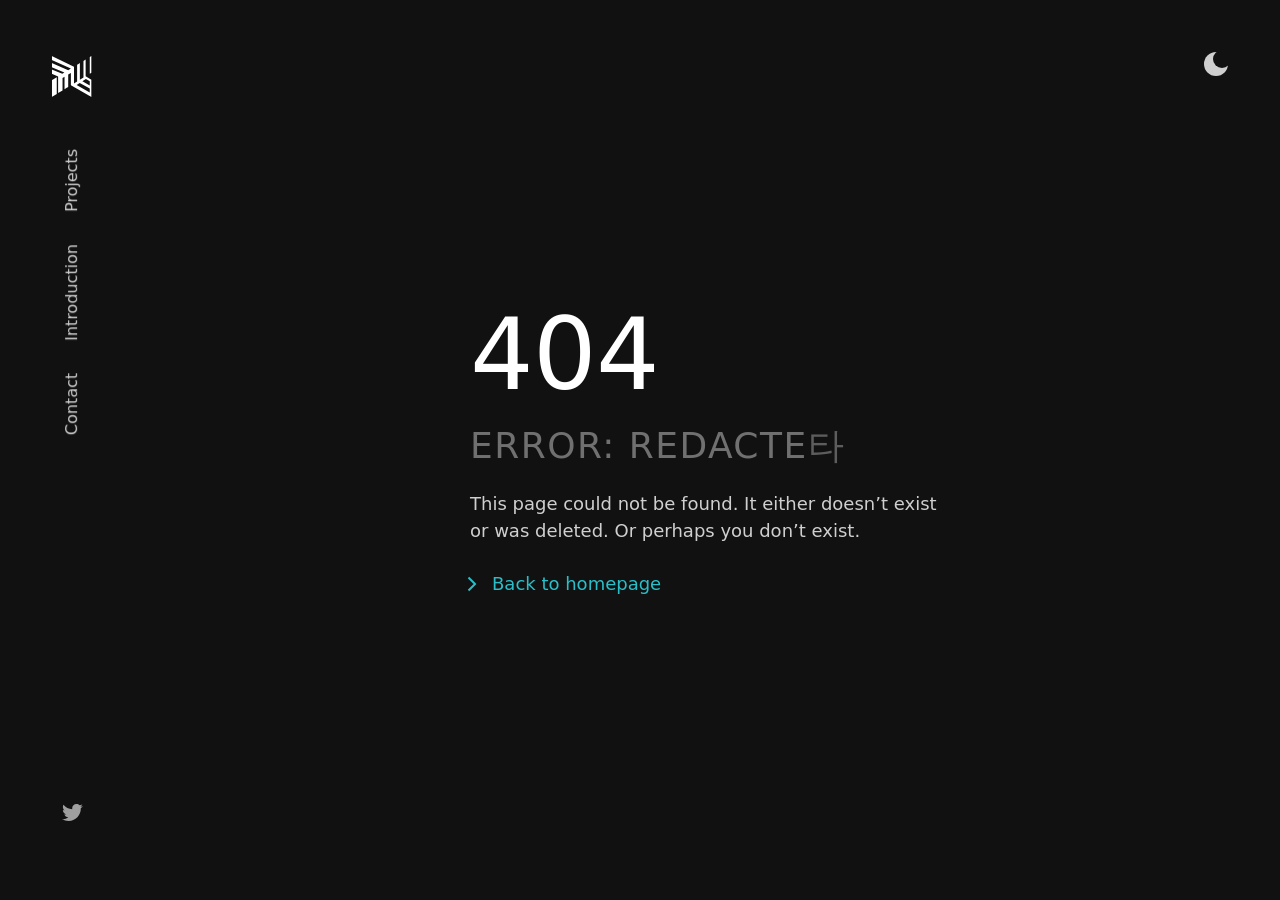
==== humans.txt/index.html @ 2d3f2027 "published" ====
<!DOCTYPE html><html lang="en"><head><meta charset="utf-8"><meta content="width=device-width,initial-scale=1,shrink-to-fit=no,viewport-fit=cover" name="viewport"><meta content="#111111" name="theme-color"><meta content="metabus" name="author"><link href="/manifest.json" rel="manifest"><link href="/favicon.svg" rel="shortcut icon"><link href="/icon-256.png" rel="apple-touch-icon"><link href="https://pro.fontawesome.com/releases/v5.10.0/css/all.css" rel="stylesheet" crossorigin="anonymous" integrity="sha384-AYmEC3Yw5cVb3ZcuHtOA93w35dYTsvhLPVnYs9eStHfGJvOvKxVfELGroGkvsg+p"><meta content="image/png" property="og:image:type"><meta content="1200" property="og:image:width"><meta content="549" property="og:image:height"><meta content="METABUS" property="og:title"><meta content="metabusx.com" property="og:site_name"><meta content="https://metabusx.com" property="og:url"><meta content="we are alive" property="og:description"><script src="//dapi.kakao.com/v2/maps/sdk.js?appkey=5983877571a3cd965fc89fcc938378c4&libraries=services" type="text/javascript"></script><link href="/static/css/main.be12bf57.chunk.css" rel="stylesheet"><script src="/static/js/0.aa6d2251.chunk.js" charset="utf-8"></script><link href="/static/css/6.ffb3204e.chunk.css" rel="stylesheet" type="text/css"><script src="/static/js/6.9bde3876.chunk.js" charset="utf-8"></script><link href="/static/media/Inter-Medium.293fd13d.woff2" rel="preload" crossorigin="" as="font" data-react-helmet="true"><link href="/static/media/Inter-Regular.c8ba52b0.woff2" rel="preload" crossorigin="" as="font" data-react-helmet="true"><link href="https://metabusx.com/humans.txt" rel="canonical" data-react-helmet="true"><style data-react-helmet="true">@font-face{font-family:Inter;font-weight:400;src:url(/static/media/Inter-Regular.c8ba52b0.woff2) format("woff");font-display:swap}@font-face{font-family:Inter;font-weight:500;src:url(/static/media/Inter-Medium.293fd13d.woff2) format("woff2");font-display:swap}</style><style data-react-helmet="true">:root{--rgbBlack:0 0 0;--rgbWhite:255 255 255;--bezierFastoutSlowin:cubic-bezier(0.4, 0.0, 0.2, 1);--durationXS:200ms;--durationS:300ms;--durationM:400ms;--durationL:600ms;--durationXL:800ms;--systemFontStack:system-ui,-apple-system,BlinkMacSystemFont,San Francisco,Roboto,Segoe UI,Ubuntu,Helvetica Neue,sans-serif;--fontStack:Inter,system-ui,-apple-system,BlinkMacSystemFont,San Francisco,Roboto,Segoe UI,Ubuntu,Helvetica Neue,sans-serif;--monoFontStack:SFMono Regular,Roboto Mono,Consolas,Liberation Mono,Menlo,Courier,monospace;--KoreanFontStack:Segoe UI,sans-serif;--fontWeightRegular:400;--fontWeightMedium:500;--fontWeightBold:700;--fontSizeH0:8.75rem;--fontSizeH1:6.25rem;--fontSizeH2:3.625rem;--fontSizeH3:2.375rem;--fontSizeH4:1.75rem;--fontSizeBodyXL:1.375rem;--fontSizeBodyL:1.25rem;--fontSizeBodyM:1.125rem;--fontSizeBodyS:1rem;--fontSizeBodyXS:0.875rem;--lineHeightTitle:1.1;--lineHeightBody:1.5;--maxWidthS:540px;--maxWidthM:720px;--maxWidthL:1096px;--maxWidthXL:1680px;--spaceOuter:64px;--spaceXS:4px;--spaceS:8px;--spaceM:16px;--spaceL:24px;--spaceXL:32px;--space2XL:48px;--space3XL:64px;--space4XL:96px;--space5XL:128px}@media (max-width:2080px){:root{--fontSizeH0:7.5rem;--fontSizeH1:5rem}}@media (max-width:1680px){:root{--maxWidthS:480px;--maxWidthM:640px;--maxWidthL:1000px;--maxWidthXL:1100px;--spaceOuter:48px;--fontSizeH0:6.25rem;--fontSizeH1:4.375rem;--fontSizeH2:3.25rem;--fontSizeH3:2.25rem;--fontSizeH4:1.625rem}}@media (max-width:1024px){:root{--fontSizeH0:5rem;--fontSizeH1:3.75rem;--fontSizeH2:3rem;--fontSizeH3:2rem;--fontSizeH4:1.5rem}}@media (max-width:696px){:root{--spaceOuter:24px;--fontSizeH0:3.5rem;--fontSizeH1:2.5rem;--fontSizeH2:2.125rem;--fontSizeH3:1.75rem;--fontSizeH4:1.375rem;--fontSizeBodyL:1.125rem;--fontSizeBodyM:1rem;--fontSizeBodyS:0.875rem}}@media (max-width:400px){:root{--spaceOuter:16px;--fontSizeH0:2.625rem;--fontSizeH1:2.375rem;--fontSizeH2:1.75rem;--fontSizeH3:1.5rem;--fontSizeH4:1.25rem}}.dark{--rgbBackground:17 17 17;--rgbBackgroundLight:26 26 26;--rgbPrimary:42 190 200;--rgbAccent:42 190 200;--rgbText:255 255 255;--rgbError:255 0 60;--colorTextTitle:rgb(var(--rgbText) / 1);--colorTextBody:rgb(var(--rgbText) / 0.8);--colorTextLight:rgb(var(--rgbText) / 0.6)}.light{--rgbBackground:242 242 242;--rgbBackgroundLight:255 255 255;--rgbPrimary:0 0 0;--rgbAccent:36 44 127;--rgbText:0 0 0;--rgbError:210 14 60;--colorTextTitle:rgb(var(--rgbText) / 1);--colorTextBody:rgb(var(--rgbText) / 0.7);--colorTextLight:rgb(var(--rgbText) / 0.6)}</style><title data-react-helmet="tag" tag="title">404 | Not Found</title><meta content="404 page not found. This page doesn't exist" name="description" data-react-helmet="true"></head><body class="dark"><script>const preferredTheme=JSON.parse(localStorage.getItem("theme"));document.body.className=preferredTheme||"dark"</script><div id="root"><a class="visually-hidden skip-to-main visually-hidden--show-on-focus" href="#MainContent">Skip to main content</a><header class="navbar"><a class="navbar__logo" href="/#intro" aria-label="METABUS"><svg aria-hidden="true" class="monogram" height="45" viewBox="0 0 81 90" width="50"><defs><clipPath id="monogram-clip-1"><polygon points="0 48.6 0 81.97 5.01 78.9 10.03 75.83 10.03 42.46 5.01 45.53 0 48.6"></polygon><path d="M79.39,75V47.66L76,45.58l-8.24-5.1-4.34,2.66-7.19,4.4-5.52,3.38-6.26,3.84h0V21.38L0,.19V8L38.27,25.17l-5.35,3.27h0L0,13.75v8.6L25.28,33.12l-4.19,2.57L0,27v8.6l12.7,5.24V74.19l4.43-2.71,4.43-2.71V43.9l4-2.39V66.32l3.68-2.26,3.67-2.25V37.14L38.27,34V58.54L79.41,82.1v-7Zm-3.38-2L49.75,57.83l6.19-4L76,65.2Zm0-14.2L61.29,50.44l7-4.46L76,50.56Z"></path><polygon points="79.39 33.37 79.39 11.93 79.39 0 77.72 1.02 76.04 2.05 76.04 13.26 76.04 35.42 77.72 34.4 79.39 33.37"></polygon><polygon points="56.24 21.1 56.24 14.17 53.48 15.86 50.72 17.55 50.72 23.29 50.72 50.92 50.72 50.92 56.24 47.54 56.24 21.1"></polygon><polygon points="67.77 16.53 67.77 7.11 65.6 8.44 63.43 9.77 63.43 18.25 63.43 43.14 67.77 40.48 67.77 16.53"></polygon></clipPath></defs><rect height="100%" width="100%" clip-path="url(#monogram-clip-1)"></rect><g clip-path="url(#monogram-clip-1)"><rect height="100%" width="100%" class="monogram__highlight"></rect></g></svg></a><button aria-expanded="false" aria-label="Menu" class="button nav-toggle button--icon-only"><span class="button__text"><div class="nav-toggle__inner"><svg aria-hidden="true" class="icon nav-toggle__icon nav-toggle__icon--menu" height="24" viewBox="0 0 24 24" width="24"><path d="M22 6H2V4h20v2zM2 13h16v-2H2v2zm0 7h20v-2H2v2z"></path></svg><svg aria-hidden="true" class="icon nav-toggle__icon nav-toggle__icon--close" height="24" viewBox="0 0 24 24" width="24"><path d="M19 6.41L17.59 5 12 10.59 6.41 5 5 6.41 10.59 12 5 17.59 6.41 19 12 13.41 17.59 19 19 17.59 13.41 12z"></path></svg></div></span></button><nav class="navbar__nav"><div class="navbar__nav-list"><a class="navbar__nav-link" href="/#project-1">Projects</a><a class="navbar__nav-link" href="/#details">Introduction</a><a class="navbar__nav-link" href="/#contact">Contact</a></div><div class="navbar__nav-icons"><a class="navbar__nav-icon-link" href="https://twitter.com/metabusx" aria-label="Twitter" rel="noopener noreferrer" target="_blank"><svg aria-hidden="true" class="icon navbar__nav-icon" height="24" viewBox="0 0 24 24" width="24"><path d="M22.92 6c-.77.35-1.6.58-2.46.69.88-.53 1.56-1.37 1.88-2.38-.83.5-1.75.85-2.72 1.05C18.83 4.5 17.72 4 16.46 4c-2.35 0-4.27 1.92-4.27 4.29 0 .34.04.67.11.98-3.56-.18-6.73-1.89-8.84-4.48-.37.63-.58 1.37-.58 2.15 0 1.49.75 2.81 1.91 3.56-.71 0-1.37-.2-1.95-.5v.03c0 2.08 1.48 3.82 3.44 4.21a4.22 4.22 0 01-1.93.07 4.28 4.28 0 004 2.98 8.521 8.521 0 01-5.33 1.84c-.34 0-.68-.02-1.02-.06C3.9 20.29 6.16 21 8.58 21c7.88 0 12.21-6.54 12.21-12.21 0-.19 0-.37-.01-.56.84-.6 1.56-1.36 2.14-2.23z"></path></svg></a></div></nav></header><main class="app" id="MainContent" tabindex="-1"><div class="app__page app__page--entered"><section class="page-404"><div class="page-404__details"><div class="page-404__text"><h1 class="page-404__title page-404__title--entered heading heading--align-auto heading--level-0 heading--weight-medium">404</h1><h2 aria-hidden="true" class="page-404__subheading page-404__subheading--entered heading heading--align-auto heading--level-3 heading--weight-medium"><span class="decoder-text"><span class="visually-hidden decoder-text__label visually-hidden--hidden">Error: Redacted</span><span class="decoder-text__content" aria-hidden="true"><span class="decoder-text__glyph">리</span><span class="decoder-text__glyph">리</span><span class="decoder-text__glyph">버</span><span class="decoder-text__glyph">앞</span><span class="decoder-text__glyph">앞</span><span class="decoder-text__glyph">메</span><span class="decoder-text__glyph">꽃</span><span class="decoder-text__glyph">길</span><span class="decoder-text__glyph">꽃</span><span class="decoder-text__glyph">앞</span><span class="decoder-text__glyph">앞</span><span class="decoder-text__glyph">앞</span><span class="decoder-text__glyph">길</span><span class="decoder-text__glyph">우</span><span class="decoder-text__glyph">타</span></span></span></h2><p class="page-404__description page-404__description--entered text text--align-auto text--size-m text--weight-auto">This page could not be found. It either doesn’t exist or was deleted. Or perhaps you don’t exist.</p><a class="button page-404__button page-404__button--entered button--secondary" href="/"><svg aria-hidden="true" class="icon button__icon button__icon--start button__icon--shift" height="24" viewBox="0 0 24 24" width="24"><path d="M13.586 12L7.793 6.207l1.414-1.414 6.5 6.5.707.707-.707.707-6.5 6.5-1.414-1.414L13.586 12z"></path></svg><span class="button__text">Back to homepage</span></a></div></div></section></div></main></div><script>!function(e){function t(t){for(var n,o,i=t[0],c=t[1],l=t[2],f=0,p=[];f<i.length;f++)o=i[f],Object.prototype.hasOwnProperty.call(a,o)&&a[o]&&p.push(a[o][0]),a[o]=0;for(n in c)Object.prototype.hasOwnProperty.call(c,n)&&(e[n]=c[n]);for(s&&s(t);p.length;)p.shift()();return u.push.apply(u,l||[]),r()}function r(){for(var e,t=0;t<u.length;t++){for(var r=u[t],n=!0,o=1;o<r.length;o++){var c=r[o];0!==a[c]&&(n=!1)}n&&(u.splice(t--,1),e=i(i.s=r[0]))}return e}var n={},o={2:0},a={2:0},u=[];function i(t){if(n[t])return n[t].exports;var r=n[t]={i:t,l:!1,exports:{}};return e[t].call(r.exports,r,r.exports,i),r.l=!0,r.exports}i.e=function(e){var t=[];o[e]?t.push(o[e]):0!==o[e]&&{4:1,6:1,7:1,8:1}[e]&&t.push(o[e]=new Promise((function(t,r){for(var n="static/css/"+({}[e]||e)+"."+{0:"31d6cfe0",4:"a90ea34f",5:"31d6cfe0",6:"ffb3204e",7:"f833a5eb",8:"c60a8b0a"}[e]+".chunk.css",a=i.p+n,u=document.getElementsByTagName("link"),c=0;c<u.length;c++){var l=(s=u[c]).getAttribute("data-href")||s.getAttribute("href");if("stylesheet"===s.rel&&(l===n||l===a))return t()}var f=document.getElementsByTagName("style");for(c=0;c<f.length;c++){var s;if((l=(s=f[c]).getAttribute("data-href"))===n||l===a)return t()}var p=document.createElement("link");p.rel="stylesheet",p.type="text/css",p.onload=t,p.onerror=function(t){var n=t&&t.target&&t.target.src||a,u=new Error("Loading CSS chunk "+e+" failed.\n("+n+")");u.code="CSS_CHUNK_LOAD_FAILED",u.request=n,delete o[e],p.parentNode.removeChild(p),r(u)},p.href=a,document.getElementsByTagName("head")[0].appendChild(p)})).then((function(){o[e]=0})));var r=a[e];if(0!==r)if(r)t.push(r[2]);else{var n=new Promise((function(t,n){r=a[e]=[t,n]}));t.push(r[2]=n);var u,c=document.createElement("script");c.charset="utf-8",c.timeout=120,i.nc&&c.setAttribute("nonce",i.nc),c.src=function(e){return i.p+"static/js/"+({}[e]||e)+"."+{0:"aa6d2251",4:"19eb9652",5:"513eae28",6:"9bde3876",7:"b2c9b045",8:"7ca083a9"}[e]+".chunk.js"}(e);var l=new Error;u=function(t){c.onerror=c.onload=null,clearTimeout(f);var r=a[e];if(0!==r){if(r){var n=t&&("load"===t.type?"missing":t.type),o=t&&t.target&&t.target.src;l.message="Loading chunk "+e+" failed.\n("+n+": "+o+")",l.name="ChunkLoadError",l.type=n,l.request=o,r[1](l)}a[e]=void 0}};var f=setTimeout((function(){u({type:"timeout",target:c})}),12e4);c.onerror=c.onload=u,document.head.appendChild(c)}return Promise.all(t)},i.m=e,i.c=n,i.d=function(e,t,r){i.o(e,t)||Object.defineProperty(e,t,{enumerable:!0,get:r})},i.r=function(e){"undefined"!=typeof Symbol&&Symbol.toStringTag&&Object.defineProperty(e,Symbol.toStringTag,{value:"Module"}),Object.defineProperty(e,"__esModule",{value:!0})},i.t=function(e,t){if(1&t&&(e=i(e)),8&t)return e;if(4&t&&"object"==typeof e&&e&&e.__esModule)return e;var r=Object.create(null);if(i.r(r),Object.defineProperty(r,"default",{enumerable:!0,value:e}),2&t&&"string"!=typeof e)for(var n in e)i.d(r,n,function(t){return e[t]}.bind(null,n));return r},i.n=function(e){var t=e&&e.__esModule?function(){return e.default}:function(){return e};return i.d(t,"a",t),t},i.o=function(e,t){return Object.prototype.hasOwnProperty.call(e,t)},i.p="/",i.oe=function(e){throw console.error(e),e};var c=this.webpackJsonpportfolio=this.webpackJsonpportfolio||[],l=c.push.bind(c);c.push=t,c=c.slice();for(var f=0;f<c.length;f++)t(c[f]);var s=l;r()}([])</script><script src="/static/js/3.d84c2330.chunk.js"></script><script src="/static/js/main.10d75206.chunk.js"></script></body></html>
---- static/css/main.be12bf57.chunk.css ----
.monogram{fill:var(--colorTextTitle);transition:fill var(--durationL) ease}.monogram__highlight{fill:rgb(var(--rgbAccent));opacity:0;transform:scaleY(0);transform-origin:top;transition:opacity .1s ease var(--durationM)}@media (prefers-reduced-motion:no-preference){.monogram__highlight{transition:transform var(--durationM) var(--bezierFastoutSlowin),opacity .1s ease var(--durationM)}}.monogram:hover .monogram__highlight,a:focus .monogram__highlight,a:hover .monogram__highlight{opacity:1;transform:scaleX(1);transform-origin:bottom;transition:opacity .1s ease}@media (prefers-reduced-motion:no-preference){.monogram:hover .monogram__highlight,a:focus .monogram__highlight,a:hover .monogram__highlight{transition:transform var(--durationM) var(--bezierFastoutSlowin),opacity .1s ease}}.icon{display:block;fill:currentColor}.visually-hidden{position:absolute}.visually-hidden--hidden,.visually-hidden--show-on-focus:not(:focus){border:0;clip:rect(0 0 0 0);height:1px;width:1px;margin:-1px;padding:0;overflow:hidden;position:absolute;white-space:nowrap;word-wrap:normal}.loader{display:flex;justify-content:center;width:var(--size);height:var(--size)}.loader-text{color:inherit;font-size:var(--fontSizeBodyS);font-weight:var(--fontWeightMedium)}.loader__content{display:grid;grid-template-columns:repeat(3,var(--spanSize));grid-gap:var(--gapSize);gap:var(--gapSize);align-items:center;justify-content:center;transform:skewX(22deg)}@keyframes loader-span{0%{transform:scaleY(0);opacity:.5;transform-origin:top}40%{transform:scaleY(1);opacity:1;transform-origin:top}60%{transform:scaleY(1);opacity:1;transform-origin:bottom}to{transform:scaleY(0);opacity:.5;transform-origin:bottom}}.loader__span{height:60%;background:currentColor;animation:loader-span 1s var(--bezierFastoutSlowin) infinite;transform:scaleY(0);transform-origin:top left}.loader__span:nth-child(2){animation-delay:.1s}.loader__span:nth-child(3){animation-delay:.2s}.button{--buttonSize:3.5rem;--buttonFontSize:1.125rem;--buttonFocusWidth:4px;--buttonPadding:0 var(--spaceL);--buttonTextColor:rgb(var(--rgbBackground));--buttonTextVisibility:visible;outline:none;height:var(--buttonSize);padding:var(--buttonPadding);cursor:pointer;transition-property:opacity,color,background;transition-duration:var(--durationS);transition-timing-function:var(--bezierFastoutSlowin);display:inline-flex;align-items:center;color:var(--buttonTextColor);position:relative;z-index:1}.button:focus{box-shadow:0 0 0 4px rgb(var(--rgbBackground)),0 0 0 8px rgb(var(--rgbText))}.button:after{content:"";transition-property:opacity,color,background;transition-duration:var(--durationM);transition-timing-function:var(--bezierFastoutSlowin);background:rgb(var(--rgbPrimary));position:absolute;inset:0;z-index:-1;-webkit-clip-path:polygon(0 0,100% 0,100% calc(100% - 8px),calc(100% - 8px) 100%,0 100%);clip-path:polygon(0 0,100% 0,100% calc(100% - 8px),calc(100% - 8px) 100%,0 100%)}.button:active{box-shadow:none;transition-duration:calc(var(--durationXS)/2)}@media (prefers-reduced-motion:no-preference){.button{transition-property:transform,opacity,color,background}.button:hover{transform:scale(1.05)}.button:active{transform:scale(1)}}.button--secondary{--buttonSpace:10px;--buttonTextColor:rgb(var(--rgbPrimary));background:none;padding-left:var(--buttonSpace);padding-right:var(--buttonSpace);position:relative;left:calc(var(--buttonSpace)*-1);height:2rem}.button--secondary:after{content:"";height:2rem;position:absolute;inset:0;background-color:rgb(var(--rgbPrimary)/.2);transform:scaleX(0);transform-origin:right;-webkit-clip-path:none;clip-path:none}.button--secondary:hover{transform:none;background:transparent}.button--secondary:hover:after{transform:scaleX(1);transform-origin:left}@media (prefers-reduced-motion:no-preference){.button--secondary:after{transition:transform var(--durationM) var(--bezierFastoutSlowin)}}.button--loading{--buttonTextVisibility:hidden}.button--icon-only{--buttonPadding:0;--buttonTextColor:var(--colorTextBody);width:var(--buttonSize);align-items:center;justify-content:center;padding:0}.button--icon-only:hover{transform:none}.button--icon-only:after{background:rgb(var(--rgbText)/0)}.button--icon-only:hover:after{background:rgb(var(--rgbText)/.1)}.button__text{font-size:var(--buttonFontSize);font-weight:var(--fontWeightMedium);visibility:var(--buttonTextVisibility);position:relative;line-height:1;flex:1 1 auto;display:flex;align-items:center;justify-content:center}.button__loader{position:absolute;left:50%;transform:translateX(-50%);color:rgb(var(--rgbBackground))}.button__icon{transition-property:opacity,fill;transition-duration:var(--durationS);transition-timing-function:var(--bezierFastoutSlowin)}@media (prefers-reduced-motion:no-preference){.button__icon{transition-property:transform,opacity,fill}}.button__icon--start{margin-right:var(--spaceS)}.button__icon--end{margin-left:var(--spaceS)}@media (prefers-reduced-motion:no-preference){.button:hover .button__icon--shift{transform:translate3d(var(--spaceXS),0,0)}}.button--loading .button__icon{opacity:0}.nav-toggle{--buttonSize:var(--space2XL);position:fixed;top:var(--spaceOuter);right:var(--spaceOuter);width:var(--buttonSize);height:var(--buttonSize);z-index:1024;display:none}@media (max-height:696px),(max-width:696px){.nav-toggle{display:flex}}.nav-toggle__inner{display:flex;align-items:center;justify-content:center;height:100%;width:100%}.nav-toggle__icon{--iconSize:var(--spaceXL);position:absolute;transition-property:opacity,fill;transition-duration:var(--durationM);transition-timing-function:var(--bezierFastoutSlowin);opacity:1;transform:rotate(0deg);fill:var(--colorTextBody);width:var(--iconSize);height:var(--iconSize)}@media (prefers-reduced-motion:no-preference){.nav-toggle__icon{transition-delay:.1s;transition-property:opacity,transform,fill}}.nav-toggle__icon--open{opacity:0}@media (prefers-reduced-motion:no-preference){.nav-toggle__icon--open{transition-delay:0s;transform:rotate(45deg)}}.nav-toggle__icon--close{opacity:0}@media (prefers-reduced-motion:no-preference){.nav-toggle__icon--close{transition-delay:0s;transform:rotate(-45deg)}}.nav-toggle__icon--open.nav-toggle__icon--close{opacity:1}@media (prefers-reduced-motion:no-preference){.nav-toggle__icon--open.nav-toggle__icon--close{transition-delay:.1s;transform:rotate(0deg)}}.theme-toggle{--buttonSize:var(--space2XL);position:fixed;z-index:2048;width:var(--buttonSize);height:var(--buttonSize);top:var(--spaceOuter);right:var(--spaceOuter);margin-top:calc(var(--spaceS)*-1);margin-right:calc(var(--spaceS)*-1);transform:translateZ(0)}@media (max-height:696px),(max-width:696px){.theme-toggle:not(.theme-toggle--mobile){display:none}}.theme-toggle--mobile{top:unset;bottom:var(--spaceXL);right:var(--spaceXL);margin-top:0;margin-right:0}.theme-toggle__svg{display:block}.theme-toggle__circle{fill:currentColor;transform:scale(.6);transform-origin:center}@media (prefers-reduced-motion:no-preference){.theme-toggle__circle{transition-property:transform,fill;transition-duration:var(--durationL);transition-delay:0s;transition-timing-function:var(--bezierFastoutSlowin)}}.theme-toggle__circle--mask{fill:#fff}.theme-toggle__circle--dark{transform:none;transition-delay:.3s}.theme-toggle__mask{fill:#000;transform:translate3d(100%,-100%,0)}@media (prefers-reduced-motion:no-preference){.theme-toggle__mask{transition:transform var(--durationL) var(--bezierFastoutSlowin);transition-delay:0s}}.theme-toggle__mask--dark{transform:none;transition-delay:.3s}.theme-toggle__path{stroke:currentColor;fill:none;stroke-linecap:round;stroke-width:3;stroke-dasharray:7 7;stroke-dashoffset:0;opacity:1}@media (prefers-reduced-motion:no-preference){.theme-toggle__path{transition-property:stroke-dashoffset,opacity;transition-duration:var(--durationL);transition-timing-function:var(--bezierFastoutSlowin);transition-delay:.3s}}.theme-toggle__path--dark{stroke-dashoffset:7;transition-delay:0s;opacity:0}.navbar{--headerNavFontSize:1rem;display:flex;flex-direction:column;align-items:center;justify-content:flex-start;padding:0;width:var(--space2XL);position:fixed;top:var(--spaceOuter);left:var(--spaceOuter);bottom:var(--spaceOuter);z-index:1024}@media (max-width:696px){.navbar{--headerNavFontSize:1.375rem}}@media (max-height:696px),(max-width:696px){.navbar{bottom:auto}}.navbar__logo{display:flex;position:relative;padding:var(--spaceS) var(--spaceS) var(--spaceL);z-index:16}.navbar__logo:focus{box-shadow:0 0 0 4px rgb(var(--rgbBackground)),0 0 0 8px rgb(var(--rgbText));outline:none}.navbar__logo:active{box-shadow:none}@media (max-width:696px){.navbar__logo{padding-bottom:var(--spaceS)}}.navbar__nav{display:flex;flex-direction:column;justify-content:space-between;align-items:center;flex:1 1 auto;max-width:var(--space2XL);position:relative;top:calc(var(--spaceM)*-1)}@media (max-height:696px),(max-width:696px){.navbar__nav{display:none}}.navbar__nav-list{transform:rotate(-90deg) translate3d(-50%,0,0);display:flex;flex-direction:row-reverse}.navbar__nav-link{padding:var(--spaceM);color:rgb(var(--rgbText)/.8);font-weight:var(--fontWeightMedium);font-size:var(--headerNavFontSize);text-decoration:none;position:relative;transition:color var(--durationS) ease .1s;line-height:1}.navbar__nav-link:active,.navbar__nav-link:focus,.navbar__nav-link:hover,.navbar__nav-link[aria-current=page]{color:var(--colorTextBody)}.navbar__nav-link:after{content:"";position:absolute;top:50%;right:var(--spaceS);left:var(--spaceS);height:4px;background:rgb(var(--rgbAccent));transform:scaleX(0) translateY(-2px);transform-origin:right}@media (prefers-reduced-motion:no-preference){.navbar__nav-link:after{transition:transform var(--durationM) var(--bezierFastoutSlowin)}}.navbar__nav-link:active:after,.navbar__nav-link:focus:after,.navbar__nav-link:hover:after,.navbar__nav-link[aria-current=page]:after{transform:scaleX(1) translateY(-2px);transform-origin:left}.navbar__nav-link:focus{box-shadow:0 0 0 4px rgb(var(--rgbBackground)),0 0 0 8px rgb(var(--rgbText));outline:none}.navbar__nav-link:active{box-shadow:none}.navbar__nav-icons{display:flex;flex-direction:column;align-items:center;justify-content:center;position:relative;z-index:16}@media (max-height:696px),(max-width:696px){.navbar__nav-icons{flex-direction:row;position:absolute;bottom:var(--spaceXL);left:var(--spaceXL)}}@media (max-width:820px) and (max-height:420px){.navbar__nav-icons{left:var(--spaceL);transform:none;flex-direction:column;align-items:center;justify-content:center}}.navbar__nav-icon-link{display:flex;align-items:center;justify-content:center;padding:var(--spaceS);width:var(--space2XL);height:var(--space2XL);color:var(--colorTextLight);transition:color var(--durationM) var(--bezierFastoutSlowin)}.navbar__nav-icon-link:focus{box-shadow:0 0 0 4px rgb(var(--rgbBackground)),0 0 0 8px rgb(var(--rgbText));outline:none}.navbar__nav-icon-link:active{box-shadow:none}.navbar__nav-icon-link:active,.navbar__nav-icon-link:focus,.navbar__nav-icon-link:hover{color:rgb(var(--rgbAccent))}.navbar__nav-icon{fill:currentColor;transition:fill var(--durationM) ease}.navbar__mobile-nav{position:fixed;inset:0;background:rgb(var(--rgbBackground)/.9);transform:translate3d(0,-100%,0);transition-property:background;transition-duration:var(--durationL);transition-timing-function:var(--bezierFastoutSlowin);display:none;flex-direction:column;align-items:center;justify-content:center;-webkit-backdrop-filter:blur(16px);backdrop-filter:blur(16px)}@media (max-height:696px),(max-width:696px){.navbar__mobile-nav{display:flex}}@media (prefers-reduced-motion:no-preference){.navbar__mobile-nav{transition-property:transform,background;transform:translate3d(0,-100%,0)}}.navbar__mobile-nav--entered{transform:translateZ(0)}.navbar__mobile-nav-link{width:100%;font-size:var(--headerNavFontSize);text-align:center;text-decoration:none;color:var(--colorTextBody);padding:var(--spaceL);opacity:0;transition-property:opacity;transition-duration:var(--durationS);transition-timing-function:var(--bezierFastoutSlowin);position:relative;top:calc(var(--spaceM)*-1)}@media (prefers-reduced-motion:no-preference){.navbar__mobile-nav-link{transition-property:transform,opacity;transform:translate3d(0,calc(var(--spaceXL)*-1),0)}}@media (max-width:820px) and (max-height:420px){.navbar__mobile-nav-link{top:auto}}@media (max-height:360px),(max-width:400px){.navbar__mobile-nav-link{--headerNavFontSize:1.125rem}}.navbar__mobile-nav-link:after{content:"";position:absolute;top:50%;right:var(--space3XL);left:var(--space3XL);height:4px;background:rgb(var(--rgbAccent));transform:scaleX(0) translateY(-1px);transform-origin:right}@media (prefers-reduced-motion:no-preference){.navbar__mobile-nav-link:after{transition:transform var(--durationM) var(--bezierFastoutSlowin)}}.navbar__mobile-nav-link:active:after,.navbar__mobile-nav-link:focus:after,.navbar__mobile-nav-link:hover:after{transform:scaleX(1) translateY(-1px);transform-origin:left}.navbar__mobile-nav-link:focus{box-shadow:0 0 0 4px rgb(var(--rgbBackground)),0 0 0 8px rgb(var(--rgbText));outline:none}.navbar__mobile-nav-link:active{box-shadow:none}.navbar__mobile-nav-link--entered{opacity:1;transform:none}body{box-sizing:border-box}*,:after,:before{box-sizing:inherit}h1,h2,h3,h4,h5,p{margin:0}input,textarea{border:0;padding:0;border-radius:0}button,input,textarea{font-family:inherit;margin:0;background-color:initial;appearance:none;-webkit-appearance:none}button{border:0}a{text-decoration:none}ul{padding-left:1em}body,ul{margin:0}body{font-family:var(--fontStack);font-weight:var(--fontWeightRegular);font-synthesis:none;text-rendering:optimizeLegibility;background:rgb(var(--rgbBackground));color:var(--colorTextBody);border:0;width:100vw;overflow-x:hidden}::selection{background:rgb(var(--rgbAccent));color:rgb(var(--rgbBlack))}@keyframes fade-in{0%{opacity:0}to{opacity:1}}.app{width:100%;position:relative;background:rgb(var(--rgbBackground));transition:background var(--durationM) ease;outline:none;display:grid;grid-template:100%/100%}.app__page{opacity:0;grid-area:1/1;transition:opacity var(--durationS) ease;min-height:100vh}.app__page--entering,.app__page--exiting{opacity:0}.app__page--entered{transition-duration:var(--durationL);transition-delay:var(--durationXS);opacity:1}.skip-to-main{color:rgb(var(--rgbBackground));z-index:128}.skip-to-main:focus{padding:var(--spaceS) var(--spaceM);position:fixed;top:var(--spaceM);left:var(--spaceM);text-decoration:none;font-weight:var(--fontWeightMedium);line-height:1;box-shadow:0 0 0 4px rgb(var(--rgbBackground)),0 0 0 8px rgb(var(--rgbText));outline:none}.skip-to-main:before{content:"";position:absolute;inset:0;background-color:rgb(var(--rgbPrimary));-webkit-clip-path:polygon(0 0,100% 0,100% calc(100% - 8px),calc(100% - 8px) 100%,0 100%);clip-path:polygon(0 0,100% 0,100% calc(100% - 8px),calc(100% - 8px) 100%,0 100%);z-index:-1}
/*# sourceMappingURL=main.be12bf57.chunk.css.map */
---- static/css/6.ffb3204e.chunk.css ----
.decoder-text:after{content:"_";visibility:hidden}.decoder-text__glyph{opacity:.8;font-weight:var(--fontWeightRegular);font-family:var(--japaneseFontStack);line-height:0}.heading{display:block;line-height:var(--lineHeightTitle);color:var(--colorTextTitle)}.heading--level-0{letter-spacing:-.006em;font-size:var(--fontSizeH0)}.heading--level-1{letter-spacing:-.005em;font-size:var(--fontSizeH1)}.heading--level-2{font-size:var(--fontSizeH2);letter-spacing:-.003em}.heading--level-3{font-size:var(--fontSizeH3)}.heading--level-4{font-size:var(--fontSizeH4)}.heading--align-auto{text-align:inherit}.heading--align-start{text-align:start}.heading--align-center{text-align:center}.heading--weight-regular{font-weight:var(--fontWeightRegular)}.heading--weight-medium{font-weight:var(--fontWeightMedium)}.heading--weight-bold{font-weight:var(--fontWeightBold)}.text{line-height:var(--lineHeightBody);color:var(--colorTextBody)}.text--size-s{font-size:var(--fontSizeBodyS)}.text--size-m{font-size:var(--fontSizeBodyM)}.text--size-l{font-size:var(--fontSizeBodyL)}.text--size-xl{font-size:var(--fontSizeBodyXL)}.text--align-auto{text-align:inherit}.text--align-start{text-align:start}.text--align-center{text-align:center}.text--weight-auto{font-weight:inherit}.text--weight-regular{font-weight:var(--fontWeightRegular)}.text--weight-medium{font-weight:var(--fontWeightMedium)}.text--weight-bold{font-weight:var(--fontWeightBold)}.text--secondary{color:var(--colorTextLight)}.page-404{display:grid;width:100%;height:100vh;padding-left:140px}@media (max-width:1024px){.page-404{padding-top:80px;padding-bottom:80px;padding-left:80px;grid-template-columns:100%;min-height:100vh;height:auto}}@media (max-width:696px){.page-404{padding-left:0}}.page-404__credit{color:rgb(var(--rgbWhite)/.4);background:rgb(var(--rgbBlack)/.6);padding:var(--spaceXXS) var(--spaceXS);font-size:var(--fontSizeBodyS);position:absolute;bottom:var(--spaceS);left:var(--spaceS);transform:none;text-decoration:none;transition:opacity var(--durationM) ease var(--durationM),color var(--durationM) ease;opacity:0}.page-404__credit:focus,.page-404__credit:hover{color:rgb(var(--rgbWhite))}.page-404__credit--entered{opacity:1}.page-404__details{display:flex;align-items:center;justify-content:center;padding:0 var(--spaceXL);height:100%}@media (max-width:696px){.page-404__details{grid-row:2}}.page-404__text{display:flex;flex-direction:column;max-width:480px;width:100%}.page-404__title{margin-bottom:var(--spaceM);transition-property:opacity;transition-timing-function:var(--bezierFastoutSlowin);transition-duration:var(--durationXL);transition-delay:.1s;opacity:0}@media (prefers-reduced-motion:no-preference){.page-404__title{transition-property:transform,opacity;transform:translate3d(0,var(--spaceL),0)}}.page-404__title--entered{transform:none;opacity:1}.page-404__subheading{padding-bottom:var(--spaceL);text-transform:uppercase;letter-spacing:.04em;color:rgb(var(--rgbText)/.4);transition-property:opacity;transition-timing-function:var(--bezierFastoutSlowin);transition-duration:var(--durationXL);transition-delay:.2s;opacity:0;max-width:100%;white-space:nowrap;flex:0 0 auto}@media (max-width:696px){.page-404__subheading{font-size:1.125rem}}@media (prefers-reduced-motion:no-preference){.page-404__subheading{transition-property:transform,opacity;transform:translate3d(0,var(--spaceL),0)}}.page-404__subheading--entered{transform:none;opacity:1}.page-404__description{padding-bottom:var(--spaceL);transition-property:opacity;transition-timing-function:var(--bezierFastoutSlowin);transition-duration:var(--durationXL);transition-delay:.3s;opacity:0}@media (prefers-reduced-motion:no-preference){.page-404__description{transition-property:transform,opacity;transform:translate3d(0,var(--spaceL),0)}}.page-404__description--entered{transform:none;opacity:1}.page-404__button{transition-property:opacity;transition-timing-function:var(--bezierFastoutSlowin);transition-duration:var(--durationXL);transition-delay:var(--durationM);opacity:0;align-self:flex-start;padding-left:var(--spaceXXS)}@media (prefers-reduced-motion:no-preference){.page-404__button{transition-property:transform,opacity;transform:translate3d(0,var(--spaceL),0)}}.page-404__button--entered{transform:none;opacity:1}
/*# sourceMappingURL=6.ffb3204e.chunk.css.map */
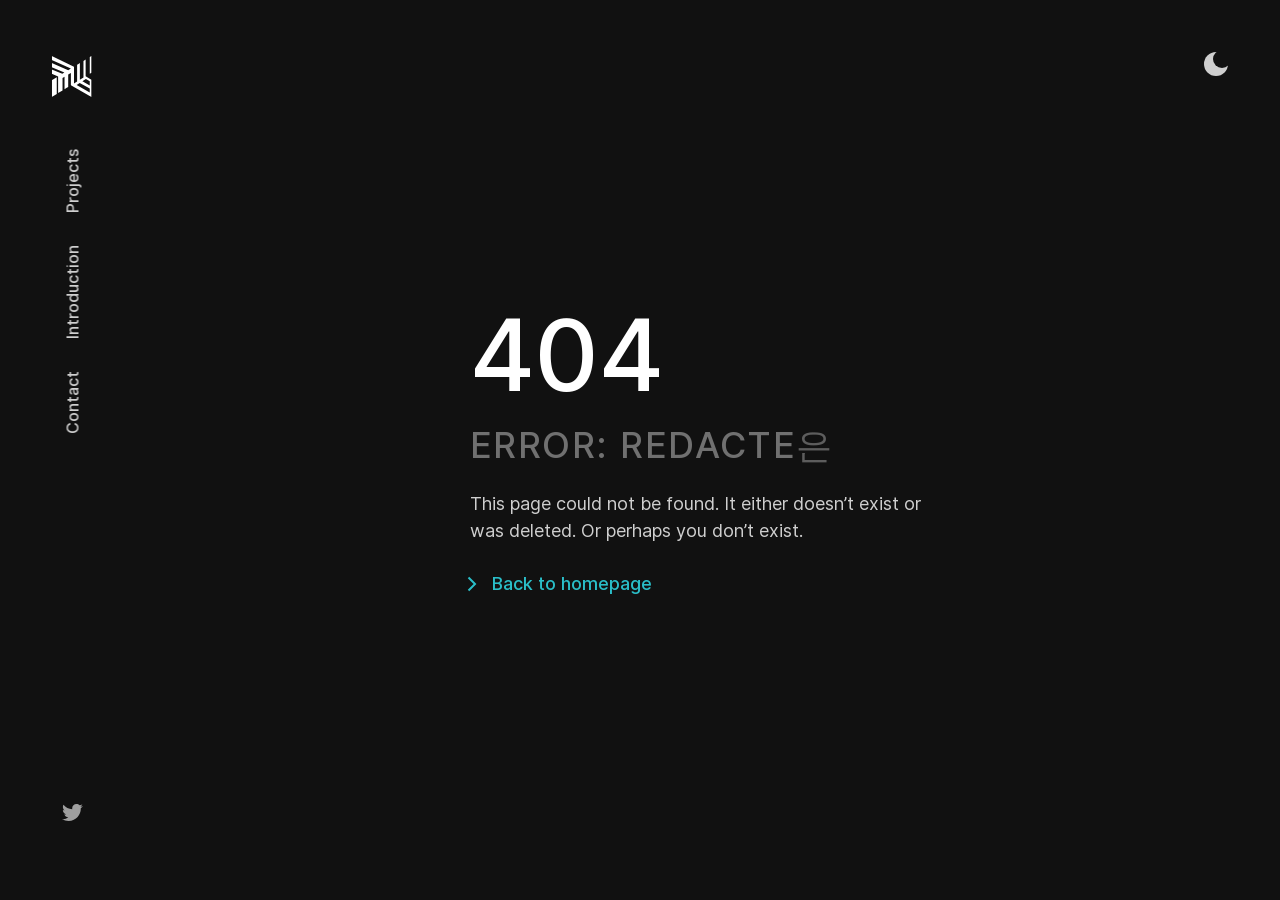
==== commit 789ed6c7: "파일 전체 수정" ====
--- a/humans.txt/index.html
+++ b/humans.txt/index.html
@@ -1 +1 @@
-<!DOCTYPE html><html lang="en"><head><meta charset="utf-8"><meta content="width=device-width,initial-scale=1,shrink-to-fit=no,viewport-fit=cover" name="viewport"><meta content="#111111" name="theme-color"><meta content="metabus" name="author"><link href="/manifest.json" rel="manifest"><link href="/favicon.svg" rel="shortcut icon"><link href="/icon-256.png" rel="apple-touch-icon"><link href="https://pro.fontawesome.com/releases/v5.10.0/css/all.css" rel="stylesheet" crossorigin="anonymous" integrity="sha384-AYmEC3Yw5cVb3ZcuHtOA93w35dYTsvhLPVnYs9eStHfGJvOvKxVfELGroGkvsg+p"><meta content="image/png" property="og:image:type"><meta content="1200" property="og:image:width"><meta content="549" property="og:image:height"><meta content="METABUS" property="og:title"><meta content="metabusx.com" property="og:site_name"><meta content="https://metabusx.com" property="og:url"><meta content="we are alive" property="og:description"><script src="//dapi.kakao.com/v2/maps/sdk.js?appkey=5983877571a3cd965fc89fcc938378c4&libraries=services" type="text/javascript"></script><link href="/static/css/main.be12bf57.chunk.css" rel="stylesheet"><script src="/static/js/0.aa6d2251.chunk.js" charset="utf-8"></script><link href="/static/css/6.ffb3204e.chunk.css" rel="stylesheet" type="text/css"><script src="/static/js/6.9bde3876.chunk.js" charset="utf-8"></script><link href="/static/media/Inter-Medium.293fd13d.woff2" rel="preload" crossorigin="" as="font" data-react-helmet="true"><link href="/static/media/Inter-Regular.c8ba52b0.woff2" rel="preload" crossorigin="" as="font" data-react-helmet="true"><link href="https://metabusx.com/humans.txt" rel="canonical" data-react-helmet="true"><style data-react-helmet="true">@font-face{font-family:Inter;font-weight:400;src:url(/static/media/Inter-Regular.c8ba52b0.woff2) format("woff");font-display:swap}@font-face{font-family:Inter;font-weight:500;src:url(/static/media/Inter-Medium.293fd13d.woff2) format("woff2");font-display:swap}</style><style data-react-helmet="true">:root{--rgbBlack:0 0 0;--rgbWhite:255 255 255;--bezierFastoutSlowin:cubic-bezier(0.4, 0.0, 0.2, 1);--durationXS:200ms;--durationS:300ms;--durationM:400ms;--durationL:600ms;--durationXL:800ms;--systemFontStack:system-ui,-apple-system,BlinkMacSystemFont,San Francisco,Roboto,Segoe UI,Ubuntu,Helvetica Neue,sans-serif;--fontStack:Inter,system-ui,-apple-system,BlinkMacSystemFont,San Francisco,Roboto,Segoe UI,Ubuntu,Helvetica Neue,sans-serif;--monoFontStack:SFMono Regular,Roboto Mono,Consolas,Liberation Mono,Menlo,Courier,monospace;--KoreanFontStack:Segoe UI,sans-serif;--fontWeightRegular:400;--fontWeightMedium:500;--fontWeightBold:700;--fontSizeH0:8.75rem;--fontSizeH1:6.25rem;--fontSizeH2:3.625rem;--fontSizeH3:2.375rem;--fontSizeH4:1.75rem;--fontSizeBodyXL:1.375rem;--fontSizeBodyL:1.25rem;--fontSizeBodyM:1.125rem;--fontSizeBodyS:1rem;--fontSizeBodyXS:0.875rem;--lineHeightTitle:1.1;--lineHeightBody:1.5;--maxWidthS:540px;--maxWidthM:720px;--maxWidthL:1096px;--maxWidthXL:1680px;--spaceOuter:64px;--spaceXS:4px;--spaceS:8px;--spaceM:16px;--spaceL:24px;--spaceXL:32px;--space2XL:48px;--space3XL:64px;--space4XL:96px;--space5XL:128px}@media (max-width:2080px){:root{--fontSizeH0:7.5rem;--fontSizeH1:5rem}}@media (max-width:1680px){:root{--maxWidthS:480px;--maxWidthM:640px;--maxWidthL:1000px;--maxWidthXL:1100px;--spaceOuter:48px;--fontSizeH0:6.25rem;--fontSizeH1:4.375rem;--fontSizeH2:3.25rem;--fontSizeH3:2.25rem;--fontSizeH4:1.625rem}}@media (max-width:1024px){:root{--fontSizeH0:5rem;--fontSizeH1:3.75rem;--fontSizeH2:3rem;--fontSizeH3:2rem;--fontSizeH4:1.5rem}}@media (max-width:696px){:root{--spaceOuter:24px;--fontSizeH0:3.5rem;--fontSizeH1:2.5rem;--fontSizeH2:2.125rem;--fontSizeH3:1.75rem;--fontSizeH4:1.375rem;--fontSizeBodyL:1.125rem;--fontSizeBodyM:1rem;--fontSizeBodyS:0.875rem}}@media (max-width:400px){:root{--spaceOuter:16px;--fontSizeH0:2.625rem;--fontSizeH1:2.375rem;--fontSizeH2:1.75rem;--fontSizeH3:1.5rem;--fontSizeH4:1.25rem}}.dark{--rgbBackground:17 17 17;--rgbBackgroundLight:26 26 26;--rgbPrimary:42 190 200;--rgbAccent:42 190 200;--rgbText:255 255 255;--rgbError:255 0 60;--colorTextTitle:rgb(var(--rgbText) / 1);--colorTextBody:rgb(var(--rgbText) / 0.8);--colorTextLight:rgb(var(--rgbText) / 0.6)}.light{--rgbBackground:242 242 242;--rgbBackgroundLight:255 255 255;--rgbPrimary:0 0 0;--rgbAccent:36 44 127;--rgbText:0 0 0;--rgbError:210 14 60;--colorTextTitle:rgb(var(--rgbText) / 1);--colorTextBody:rgb(var(--rgbText) / 0.7);--colorTextLight:rgb(var(--rgbText) / 0.6)}</style><title data-react-helmet="tag" tag="title">404 | Not Found</title><meta content="404 page not found. This page doesn't exist" name="description" data-react-helmet="true"></head><body class="dark"><script>const preferredTheme=JSON.parse(localStorage.getItem("theme"));document.body.className=preferredTheme||"dark"</script><div id="root"><a class="visually-hidden skip-to-main visually-hidden--show-on-focus" href="#MainContent">Skip to main content</a><header class="navbar"><a class="navbar__logo" href="/#intro" aria-label="METABUS"><svg aria-hidden="true" class="monogram" height="45" viewBox="0 0 81 90" width="50"><defs><clipPath id="monogram-clip-1"><polygon points="0 48.6 0 81.97 5.01 78.9 10.03 75.83 10.03 42.46 5.01 45.53 0 48.6"></polygon><path d="M79.39,75V47.66L76,45.58l-8.24-5.1-4.34,2.66-7.19,4.4-5.52,3.38-6.26,3.84h0V21.38L0,.19V8L38.27,25.17l-5.35,3.27h0L0,13.75v8.6L25.28,33.12l-4.19,2.57L0,27v8.6l12.7,5.24V74.19l4.43-2.71,4.43-2.71V43.9l4-2.39V66.32l3.68-2.26,3.67-2.25V37.14L38.27,34V58.54L79.41,82.1v-7Zm-3.38-2L49.75,57.83l6.19-4L76,65.2Zm0-14.2L61.29,50.44l7-4.46L76,50.56Z"></path><polygon points="79.39 33.37 79.39 11.93 79.39 0 77.72 1.02 76.04 2.05 76.04 13.26 76.04 35.42 77.72 34.4 79.39 33.37"></polygon><polygon points="56.24 21.1 56.24 14.17 53.48 15.86 50.72 17.55 50.72 23.29 50.72 50.92 50.72 50.92 56.24 47.54 56.24 21.1"></polygon><polygon points="67.77 16.53 67.77 7.11 65.6 8.44 63.43 9.77 63.43 18.25 63.43 43.14 67.77 40.48 67.77 16.53"></polygon></clipPath></defs><rect height="100%" width="100%" clip-path="url(#monogram-clip-1)"></rect><g clip-path="url(#monogram-clip-1)"><rect height="100%" width="100%" class="monogram__highlight"></rect></g></svg></a><button aria-expanded="false" aria-label="Menu" class="button nav-toggle button--icon-only"><span class="button__text"><div class="nav-toggle__inner"><svg aria-hidden="true" class="icon nav-toggle__icon nav-toggle__icon--menu" height="24" viewBox="0 0 24 24" width="24"><path d="M22 6H2V4h20v2zM2 13h16v-2H2v2zm0 7h20v-2H2v2z"></path></svg><svg aria-hidden="true" class="icon nav-toggle__icon nav-toggle__icon--close" height="24" viewBox="0 0 24 24" width="24"><path d="M19 6.41L17.59 5 12 10.59 6.41 5 5 6.41 10.59 12 5 17.59 6.41 19 12 13.41 17.59 19 19 17.59 13.41 12z"></path></svg></div></span></button><nav class="navbar__nav"><div class="navbar__nav-list"><a class="navbar__nav-link" href="/#project-1">Projects</a><a class="navbar__nav-link" href="/#details">Introduction</a><a class="navbar__nav-link" href="/#contact">Contact</a></div><div class="navbar__nav-icons"><a class="navbar__nav-icon-link" href="https://twitter.com/metabusx" aria-label="Twitter" rel="noopener noreferrer" target="_blank"><svg aria-hidden="true" class="icon navbar__nav-icon" height="24" viewBox="0 0 24 24" width="24"><path d="M22.92 6c-.77.35-1.6.58-2.46.69.88-.53 1.56-1.37 1.88-2.38-.83.5-1.75.85-2.72 1.05C18.83 4.5 17.72 4 16.46 4c-2.35 0-4.27 1.92-4.27 4.29 0 .34.04.67.11.98-3.56-.18-6.73-1.89-8.84-4.48-.37.63-.58 1.37-.58 2.15 0 1.49.75 2.81 1.91 3.56-.71 0-1.37-.2-1.95-.5v.03c0 2.08 1.48 3.82 3.44 4.21a4.22 4.22 0 01-1.93.07 4.28 4.28 0 004 2.98 8.521 8.521 0 01-5.33 1.84c-.34 0-.68-.02-1.02-.06C3.9 20.29 6.16 21 8.58 21c7.88 0 12.21-6.54 12.21-12.21 0-.19 0-.37-.01-.56.84-.6 1.56-1.36 2.14-2.23z"></path></svg></a></div></nav></header><main class="app" id="MainContent" tabindex="-1"><div class="app__page app__page--entered"><section class="page-404"><div class="page-404__details"><div class="page-404__text"><h1 class="page-404__title page-404__title--entered heading heading--align-auto heading--level-0 heading--weight-medium">404</h1><h2 aria-hidden="true" class="page-404__subheading page-404__subheading--entered heading heading--align-auto heading--level-3 heading--weight-medium"><span class="decoder-text"><span class="visually-hidden decoder-text__label visually-hidden--hidden">Error: Redacted</span><span class="decoder-text__content" aria-hidden="true"><span class="decoder-text__glyph">리</span><span class="decoder-text__glyph">리</span><span class="decoder-text__glyph">버</span><span class="decoder-text__glyph">앞</span><span class="decoder-text__glyph">앞</span><span class="decoder-text__glyph">메</span><span class="decoder-text__glyph">꽃</span><span class="decoder-text__glyph">길</span><span class="decoder-text__glyph">꽃</span><span class="decoder-text__glyph">앞</span><span class="decoder-text__glyph">앞</span><span class="decoder-text__glyph">앞</span><span class="decoder-text__glyph">길</span><span class="decoder-text__glyph">우</span><span class="decoder-text__glyph">타</span></span></span></h2><p class="page-404__description page-404__description--entered text text--align-auto text--size-m text--weight-auto">This page could not be found. It either doesn’t exist or was deleted. Or perhaps you don’t exist.</p><a class="button page-404__button page-404__button--entered button--secondary" href="/"><svg aria-hidden="true" class="icon button__icon button__icon--start button__icon--shift" height="24" viewBox="0 0 24 24" width="24"><path d="M13.586 12L7.793 6.207l1.414-1.414 6.5 6.5.707.707-.707.707-6.5 6.5-1.414-1.414L13.586 12z"></path></svg><span class="button__text">Back to homepage</span></a></div></div></section></div></main></div><script>!function(e){function t(t){for(var n,o,i=t[0],c=t[1],l=t[2],f=0,p=[];f<i.length;f++)o=i[f],Object.prototype.hasOwnProperty.call(a,o)&&a[o]&&p.push(a[o][0]),a[o]=0;for(n in c)Object.prototype.hasOwnProperty.call(c,n)&&(e[n]=c[n]);for(s&&s(t);p.length;)p.shift()();return u.push.apply(u,l||[]),r()}function r(){for(var e,t=0;t<u.length;t++){for(var r=u[t],n=!0,o=1;o<r.length;o++){var c=r[o];0!==a[c]&&(n=!1)}n&&(u.splice(t--,1),e=i(i.s=r[0]))}return e}var n={},o={2:0},a={2:0},u=[];function i(t){if(n[t])return n[t].exports;var r=n[t]={i:t,l:!1,exports:{}};return e[t].call(r.exports,r,r.exports,i),r.l=!0,r.exports}i.e=function(e){var t=[];o[e]?t.push(o[e]):0!==o[e]&&{4:1,6:1,7:1,8:1}[e]&&t.push(o[e]=new Promise((function(t,r){for(var n="static/css/"+({}[e]||e)+"."+{0:"31d6cfe0",4:"a90ea34f",5:"31d6cfe0",6:"ffb3204e",7:"f833a5eb",8:"c60a8b0a"}[e]+".chunk.css",a=i.p+n,u=document.getElementsByTagName("link"),c=0;c<u.length;c++){var l=(s=u[c]).getAttribute("data-href")||s.getAttribute("href");if("stylesheet"===s.rel&&(l===n||l===a))return t()}var f=document.getElementsByTagName("style");for(c=0;c<f.length;c++){var s;if((l=(s=f[c]).getAttribute("data-href"))===n||l===a)return t()}var p=document.createElement("link");p.rel="stylesheet",p.type="text/css",p.onload=t,p.onerror=function(t){var n=t&&t.target&&t.target.src||a,u=new Error("Loading CSS chunk "+e+" failed.\n("+n+")");u.code="CSS_CHUNK_LOAD_FAILED",u.request=n,delete o[e],p.parentNode.removeChild(p),r(u)},p.href=a,document.getElementsByTagName("head")[0].appendChild(p)})).then((function(){o[e]=0})));var r=a[e];if(0!==r)if(r)t.push(r[2]);else{var n=new Promise((function(t,n){r=a[e]=[t,n]}));t.push(r[2]=n);var u,c=document.createElement("script");c.charset="utf-8",c.timeout=120,i.nc&&c.setAttribute("nonce",i.nc),c.src=function(e){return i.p+"static/js/"+({}[e]||e)+"."+{0:"aa6d2251",4:"19eb9652",5:"513eae28",6:"9bde3876",7:"b2c9b045",8:"7ca083a9"}[e]+".chunk.js"}(e);var l=new Error;u=function(t){c.onerror=c.onload=null,clearTimeout(f);var r=a[e];if(0!==r){if(r){var n=t&&("load"===t.type?"missing":t.type),o=t&&t.target&&t.target.src;l.message="Loading chunk "+e+" failed.\n("+n+": "+o+")",l.name="ChunkLoadError",l.type=n,l.request=o,r[1](l)}a[e]=void 0}};var f=setTimeout((function(){u({type:"timeout",target:c})}),12e4);c.onerror=c.onload=u,document.head.appendChild(c)}return Promise.all(t)},i.m=e,i.c=n,i.d=function(e,t,r){i.o(e,t)||Object.defineProperty(e,t,{enumerable:!0,get:r})},i.r=function(e){"undefined"!=typeof Symbol&&Symbol.toStringTag&&Object.defineProperty(e,Symbol.toStringTag,{value:"Module"}),Object.defineProperty(e,"__esModule",{value:!0})},i.t=function(e,t){if(1&t&&(e=i(e)),8&t)return e;if(4&t&&"object"==typeof e&&e&&e.__esModule)return e;var r=Object.create(null);if(i.r(r),Object.defineProperty(r,"default",{enumerable:!0,value:e}),2&t&&"string"!=typeof e)for(var n in e)i.d(r,n,function(t){return e[t]}.bind(null,n));return r},i.n=function(e){var t=e&&e.__esModule?function(){return e.default}:function(){return e};return i.d(t,"a",t),t},i.o=function(e,t){return Object.prototype.hasOwnProperty.call(e,t)},i.p="/",i.oe=function(e){throw console.error(e),e};var c=this.webpackJsonpportfolio=this.webpackJsonpportfolio||[],l=c.push.bind(c);c.push=t,c=c.slice();for(var f=0;f<c.length;f++)t(c[f]);var s=l;r()}([])</script><script src="/static/js/3.d84c2330.chunk.js"></script><script src="/static/js/main.10d75206.chunk.js"></script></body></html>+<!DOCTYPE html><html lang="en"><head><meta charset="utf-8"><meta content="width=device-width,initial-scale=1,shrink-to-fit=no,viewport-fit=cover" name="viewport"><meta content="#111111" name="theme-color"><meta content="metabus" name="author"><link href="/manifest.json" rel="manifest"><link href="/favicon.svg" rel="shortcut icon"><link href="/icon-256.png" rel="apple-touch-icon"><link href="https://pro.fontawesome.com/releases/v5.10.0/css/all.css" rel="stylesheet" crossorigin="anonymous" integrity="sha384-AYmEC3Yw5cVb3ZcuHtOA93w35dYTsvhLPVnYs9eStHfGJvOvKxVfELGroGkvsg+p"><meta content="image/png" property="og:image:type"><meta content="1200" property="og:image:width"><meta content="549" property="og:image:height"><meta content="METABUS" property="og:title"><meta content="metabusx.com" property="og:site_name"><meta content="https://metabusx.com" property="og:url"><meta content="we are alive" property="og:description"><script src="//dapi.kakao.com/v2/maps/sdk.js?appkey=5983877571a3cd965fc89fcc938378c4&libraries=services" type="text/javascript"></script><link href="/static/css/main.be12bf57.chunk.css" rel="stylesheet"><script src="/static/js/0.aa6d2251.chunk.js" charset="utf-8"></script><link href="/static/css/6.ffb3204e.chunk.css" rel="stylesheet" type="text/css"><script src="/static/js/6.9bde3876.chunk.js" charset="utf-8"></script><link href="/static/media/Inter-Medium.293fd13d.woff2" rel="preload" crossorigin="" as="font" data-react-helmet="true"><link href="/static/media/Inter-Regular.c8ba52b0.woff2" rel="preload" crossorigin="" as="font" data-react-helmet="true"><link href="https://metabusx.com/humans.txt" rel="canonical" data-react-helmet="true"><style data-react-helmet="true">@font-face{font-family:Inter;font-weight:400;src:url(/static/media/Inter-Regular.c8ba52b0.woff2) format("woff");font-display:swap}@font-face{font-family:Inter;font-weight:500;src:url(/static/media/Inter-Medium.293fd13d.woff2) format("woff2");font-display:swap}</style><style data-react-helmet="true">:root{--rgbBlack:0 0 0;--rgbWhite:255 255 255;--bezierFastoutSlowin:cubic-bezier(0.4, 0.0, 0.2, 1);--durationXS:200ms;--durationS:300ms;--durationM:400ms;--durationL:600ms;--durationXL:800ms;--systemFontStack:system-ui,-apple-system,BlinkMacSystemFont,San Francisco,Roboto,Segoe UI,Ubuntu,Helvetica Neue,sans-serif;--fontStack:Inter,system-ui,-apple-system,BlinkMacSystemFont,San Francisco,Roboto,Segoe UI,Ubuntu,Helvetica Neue,sans-serif;--monoFontStack:SFMono Regular,Roboto Mono,Consolas,Liberation Mono,Menlo,Courier,monospace;--KoreanFontStack:Segoe UI,sans-serif;--fontWeightRegular:400;--fontWeightMedium:500;--fontWeightBold:700;--fontSizeH0:8.75rem;--fontSizeH1:6.25rem;--fontSizeH2:3.625rem;--fontSizeH3:2.375rem;--fontSizeH4:1.75rem;--fontSizeBodyXL:1.375rem;--fontSizeBodyL:1.25rem;--fontSizeBodyM:1.125rem;--fontSizeBodyS:1rem;--fontSizeBodyXS:0.875rem;--lineHeightTitle:1.1;--lineHeightBody:1.5;--maxWidthS:540px;--maxWidthM:720px;--maxWidthL:1096px;--maxWidthXL:1680px;--spaceOuter:64px;--spaceXS:4px;--spaceS:8px;--spaceM:16px;--spaceL:24px;--spaceXL:32px;--space2XL:48px;--space3XL:64px;--space4XL:96px;--space5XL:128px}@media (max-width:2080px){:root{--fontSizeH0:7.5rem;--fontSizeH1:5rem}}@media (max-width:1680px){:root{--maxWidthS:480px;--maxWidthM:640px;--maxWidthL:1000px;--maxWidthXL:1100px;--spaceOuter:48px;--fontSizeH0:6.25rem;--fontSizeH1:4.375rem;--fontSizeH2:3.25rem;--fontSizeH3:2.25rem;--fontSizeH4:1.625rem}}@media (max-width:1024px){:root{--fontSizeH0:5rem;--fontSizeH1:3.75rem;--fontSizeH2:3rem;--fontSizeH3:2rem;--fontSizeH4:1.5rem}}@media (max-width:696px){:root{--spaceOuter:24px;--fontSizeH0:3.5rem;--fontSizeH1:2.5rem;--fontSizeH2:2.125rem;--fontSizeH3:1.75rem;--fontSizeH4:1.375rem;--fontSizeBodyL:1.125rem;--fontSizeBodyM:1rem;--fontSizeBodyS:0.875rem}}@media (max-width:400px){:root{--spaceOuter:16px;--fontSizeH0:2.625rem;--fontSizeH1:2.375rem;--fontSizeH2:1.75rem;--fontSizeH3:1.5rem;--fontSizeH4:1.25rem}}.dark{--rgbBackground:17 17 17;--rgbBackgroundLight:26 26 26;--rgbPrimary:42 190 200;--rgbAccent:42 190 200;--rgbText:255 255 255;--rgbError:255 0 60;--colorTextTitle:rgb(var(--rgbText) / 1);--colorTextBody:rgb(var(--rgbText) / 0.8);--colorTextLight:rgb(var(--rgbText) / 0.6)}.light{--rgbBackground:242 242 242;--rgbBackgroundLight:255 255 255;--rgbPrimary:0 0 0;--rgbAccent:36 44 127;--rgbText:0 0 0;--rgbError:210 14 60;--colorTextTitle:rgb(var(--rgbText) / 1);--colorTextBody:rgb(var(--rgbText) / 0.7);--colorTextLight:rgb(var(--rgbText) / 0.6)}</style><title data-react-helmet="tag" tag="title">404 | Not Found</title><meta content="404 page not found. This page doesn't exist" name="description" data-react-helmet="true"></head><body class="dark"><script>const preferredTheme=JSON.parse(localStorage.getItem("theme"));document.body.className=preferredTheme||"dark"</script><div id="root"><a class="visually-hidden skip-to-main visually-hidden--show-on-focus" href="#MainContent">Skip to main content</a><header class="navbar"><a class="navbar__logo" href="/#intro" aria-label="METABUS"><svg aria-hidden="true" class="monogram" height="45" viewBox="0 0 81 90" width="50"><defs><clipPath id="monogram-clip-1"><polygon points="0 48.6 0 81.97 5.01 78.9 10.03 75.83 10.03 42.46 5.01 45.53 0 48.6"></polygon><path d="M79.39,75V47.66L76,45.58l-8.24-5.1-4.34,2.66-7.19,4.4-5.52,3.38-6.26,3.84h0V21.38L0,.19V8L38.27,25.17l-5.35,3.27h0L0,13.75v8.6L25.28,33.12l-4.19,2.57L0,27v8.6l12.7,5.24V74.19l4.43-2.71,4.43-2.71V43.9l4-2.39V66.32l3.68-2.26,3.67-2.25V37.14L38.27,34V58.54L79.41,82.1v-7Zm-3.38-2L49.75,57.83l6.19-4L76,65.2Zm0-14.2L61.29,50.44l7-4.46L76,50.56Z"></path><polygon points="79.39 33.37 79.39 11.93 79.39 0 77.72 1.02 76.04 2.05 76.04 13.26 76.04 35.42 77.72 34.4 79.39 33.37"></polygon><polygon points="56.24 21.1 56.24 14.17 53.48 15.86 50.72 17.55 50.72 23.29 50.72 50.92 50.72 50.92 56.24 47.54 56.24 21.1"></polygon><polygon points="67.77 16.53 67.77 7.11 65.6 8.44 63.43 9.77 63.43 18.25 63.43 43.14 67.77 40.48 67.77 16.53"></polygon></clipPath></defs><rect height="100%" width="100%" clip-path="url(#monogram-clip-1)"></rect><g clip-path="url(#monogram-clip-1)"><rect height="100%" width="100%" class="monogram__highlight"></rect></g></svg></a><button aria-expanded="false" aria-label="Menu" class="button nav-toggle button--icon-only"><span class="button__text"><div class="nav-toggle__inner"><svg aria-hidden="true" class="icon nav-toggle__icon nav-toggle__icon--menu" height="24" viewBox="0 0 24 24" width="24"><path d="M22 6H2V4h20v2zM2 13h16v-2H2v2zm0 7h20v-2H2v2z"></path></svg><svg aria-hidden="true" class="icon nav-toggle__icon nav-toggle__icon--close" height="24" viewBox="0 0 24 24" width="24"><path d="M19 6.41L17.59 5 12 10.59 6.41 5 5 6.41 10.59 12 5 17.59 6.41 19 12 13.41 17.59 19 19 17.59 13.41 12z"></path></svg></div></span></button><nav class="navbar__nav"><div class="navbar__nav-list"><a class="navbar__nav-link" href="/#project-1">Projects</a><a class="navbar__nav-link" href="/#details">Introduction</a><a class="navbar__nav-link" href="/#contact">Contact</a></div><div class="navbar__nav-icons"><a class="navbar__nav-icon-link" href="https://twitter.com/metabusx" aria-label="Twitter" rel="noopener noreferrer" target="_blank"><svg aria-hidden="true" class="icon navbar__nav-icon" height="24" viewBox="0 0 24 24" width="24"><path d="M22.92 6c-.77.35-1.6.58-2.46.69.88-.53 1.56-1.37 1.88-2.38-.83.5-1.75.85-2.72 1.05C18.83 4.5 17.72 4 16.46 4c-2.35 0-4.27 1.92-4.27 4.29 0 .34.04.67.11.98-3.56-.18-6.73-1.89-8.84-4.48-.37.63-.58 1.37-.58 2.15 0 1.49.75 2.81 1.91 3.56-.71 0-1.37-.2-1.95-.5v.03c0 2.08 1.48 3.82 3.44 4.21a4.22 4.22 0 01-1.93.07 4.28 4.28 0 004 2.98 8.521 8.521 0 01-5.33 1.84c-.34 0-.68-.02-1.02-.06C3.9 20.29 6.16 21 8.58 21c7.88 0 12.21-6.54 12.21-12.21 0-.19 0-.37-.01-.56.84-.6 1.56-1.36 2.14-2.23z"></path></svg></a></div></nav></header><main class="app" id="MainContent" tabindex="-1"><div class="app__page app__page--entered"><section class="page-404"><div class="page-404__details"><div class="page-404__text"><h1 class="page-404__title page-404__title--entered heading heading--align-auto heading--level-0 heading--weight-medium">404</h1><h2 aria-hidden="true" class="page-404__subheading page-404__subheading--entered heading heading--align-auto heading--level-3 heading--weight-medium"><span class="decoder-text"><span class="visually-hidden decoder-text__label visually-hidden--hidden">Error: Redacted</span><span class="decoder-text__content" aria-hidden="true"><span class="decoder-text__glyph">스</span><span class="decoder-text__glyph">은</span><span class="decoder-text__glyph">타</span><span class="decoder-text__glyph">리</span><span class="decoder-text__glyph">메</span><span class="decoder-text__glyph">꽃</span><span class="decoder-text__glyph">스</span><span class="decoder-text__glyph">은</span><span class="decoder-text__glyph">길</span><span class="decoder-text__glyph">버</span><span class="decoder-text__glyph">앞</span><span class="decoder-text__glyph">꽃</span><span class="decoder-text__glyph">스</span><span class="decoder-text__glyph">앞</span><span class="decoder-text__glyph">은</span></span></span></h2><p class="page-404__description page-404__description--entered text text--align-auto text--size-m text--weight-auto">This page could not be found. It either doesn’t exist or was deleted. Or perhaps you don’t exist.</p><a class="button page-404__button page-404__button--entered button--secondary" href="/"><svg aria-hidden="true" class="icon button__icon button__icon--start button__icon--shift" height="24" viewBox="0 0 24 24" width="24"><path d="M13.586 12L7.793 6.207l1.414-1.414 6.5 6.5.707.707-.707.707-6.5 6.5-1.414-1.414L13.586 12z"></path></svg><span class="button__text">Back to homepage</span></a></div></div></section></div></main></div><script>!function(e){function t(t){for(var n,o,i=t[0],c=t[1],l=t[2],f=0,p=[];f<i.length;f++)o=i[f],Object.prototype.hasOwnProperty.call(a,o)&&a[o]&&p.push(a[o][0]),a[o]=0;for(n in c)Object.prototype.hasOwnProperty.call(c,n)&&(e[n]=c[n]);for(s&&s(t);p.length;)p.shift()();return u.push.apply(u,l||[]),r()}function r(){for(var e,t=0;t<u.length;t++){for(var r=u[t],n=!0,o=1;o<r.length;o++){var c=r[o];0!==a[c]&&(n=!1)}n&&(u.splice(t--,1),e=i(i.s=r[0]))}return e}var n={},o={2:0},a={2:0},u=[];function i(t){if(n[t])return n[t].exports;var r=n[t]={i:t,l:!1,exports:{}};return e[t].call(r.exports,r,r.exports,i),r.l=!0,r.exports}i.e=function(e){var t=[];o[e]?t.push(o[e]):0!==o[e]&&{4:1,6:1,7:1,8:1}[e]&&t.push(o[e]=new Promise((function(t,r){for(var n="static/css/"+({}[e]||e)+"."+{0:"31d6cfe0",4:"a90ea34f",5:"31d6cfe0",6:"ffb3204e",7:"874ccd22",8:"c60a8b0a"}[e]+".chunk.css",a=i.p+n,u=document.getElementsByTagName("link"),c=0;c<u.length;c++){var l=(s=u[c]).getAttribute("data-href")||s.getAttribute("href");if("stylesheet"===s.rel&&(l===n||l===a))return t()}var f=document.getElementsByTagName("style");for(c=0;c<f.length;c++){var s;if((l=(s=f[c]).getAttribute("data-href"))===n||l===a)return t()}var p=document.createElement("link");p.rel="stylesheet",p.type="text/css",p.onload=t,p.onerror=function(t){var n=t&&t.target&&t.target.src||a,u=new Error("Loading CSS chunk "+e+" failed.\n("+n+")");u.code="CSS_CHUNK_LOAD_FAILED",u.request=n,delete o[e],p.parentNode.removeChild(p),r(u)},p.href=a,document.getElementsByTagName("head")[0].appendChild(p)})).then((function(){o[e]=0})));var r=a[e];if(0!==r)if(r)t.push(r[2]);else{var n=new Promise((function(t,n){r=a[e]=[t,n]}));t.push(r[2]=n);var u,c=document.createElement("script");c.charset="utf-8",c.timeout=120,i.nc&&c.setAttribute("nonce",i.nc),c.src=function(e){return i.p+"static/js/"+({}[e]||e)+"."+{0:"aa6d2251",4:"19eb9652",5:"513eae28",6:"9bde3876",7:"11a61f99",8:"7ca083a9"}[e]+".chunk.js"}(e);var l=new Error;u=function(t){c.onerror=c.onload=null,clearTimeout(f);var r=a[e];if(0!==r){if(r){var n=t&&("load"===t.type?"missing":t.type),o=t&&t.target&&t.target.src;l.message="Loading chunk "+e+" failed.\n("+n+": "+o+")",l.name="ChunkLoadError",l.type=n,l.request=o,r[1](l)}a[e]=void 0}};var f=setTimeout((function(){u({type:"timeout",target:c})}),12e4);c.onerror=c.onload=u,document.head.appendChild(c)}return Promise.all(t)},i.m=e,i.c=n,i.d=function(e,t,r){i.o(e,t)||Object.defineProperty(e,t,{enumerable:!0,get:r})},i.r=function(e){"undefined"!=typeof Symbol&&Symbol.toStringTag&&Object.defineProperty(e,Symbol.toStringTag,{value:"Module"}),Object.defineProperty(e,"__esModule",{value:!0})},i.t=function(e,t){if(1&t&&(e=i(e)),8&t)return e;if(4&t&&"object"==typeof e&&e&&e.__esModule)return e;var r=Object.create(null);if(i.r(r),Object.defineProperty(r,"default",{enumerable:!0,value:e}),2&t&&"string"!=typeof e)for(var n in e)i.d(r,n,function(t){return e[t]}.bind(null,n));return r},i.n=function(e){var t=e&&e.__esModule?function(){return e.default}:function(){return e};return i.d(t,"a",t),t},i.o=function(e,t){return Object.prototype.hasOwnProperty.call(e,t)},i.p="/",i.oe=function(e){throw console.error(e),e};var c=this.webpackJsonpportfolio=this.webpackJsonpportfolio||[],l=c.push.bind(c);c.push=t,c=c.slice();for(var f=0;f<c.length;f++)t(c[f]);var s=l;r()}([])</script><script src="/static/js/3.d84c2330.chunk.js"></script><script src="/static/js/main.10d75206.chunk.js"></script></body></html>
